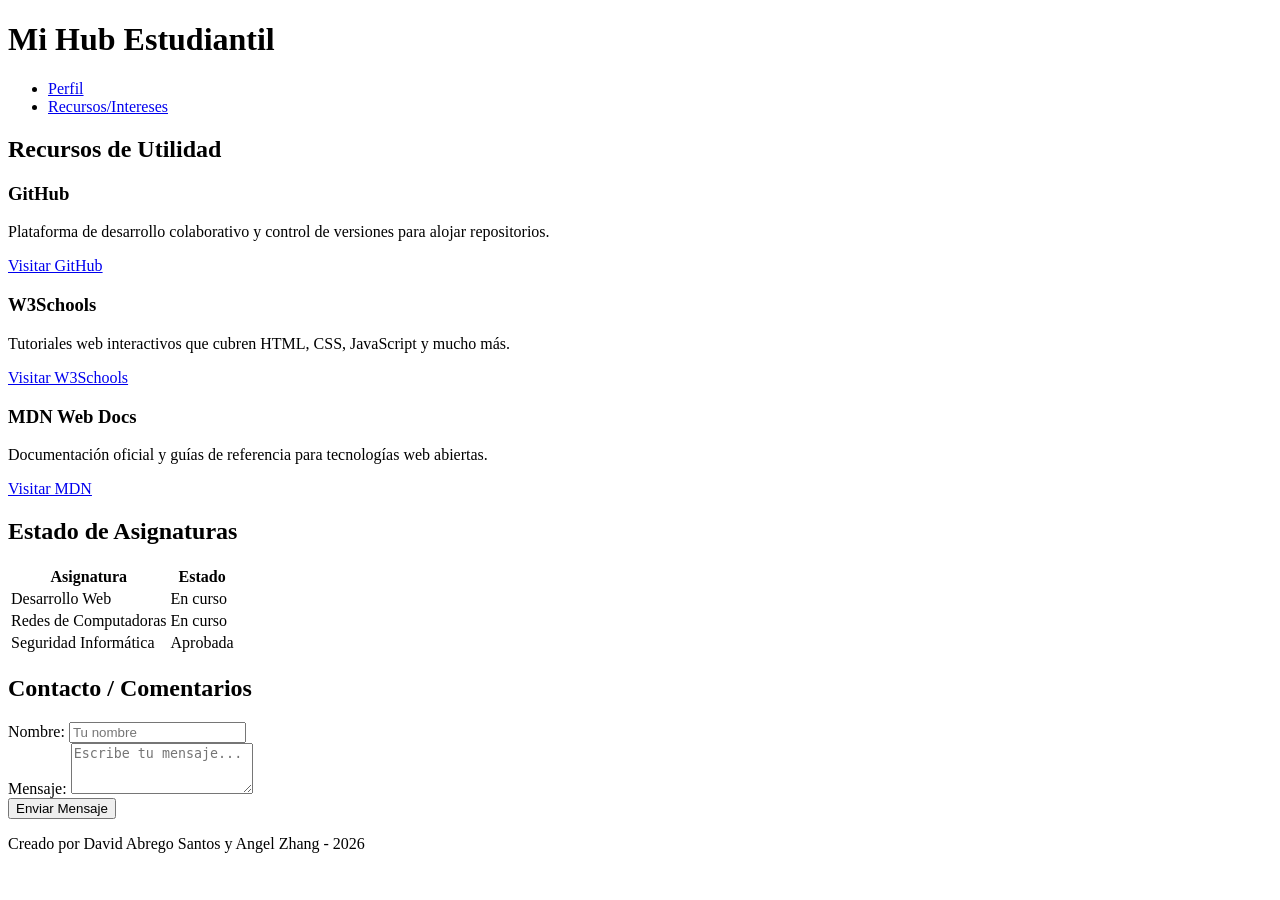
==== recursos.html @ 7ac4102b "agregar estructura inicial y estilos de la tarea" ====
<!DOCTYPE html>
<html lang="es">
<head>
    <meta charset="UTF-8">
    <meta name="viewport" content="width=device-width, initial-scale=1.0">
    <title>Mi Hub Estudiantil - Recursos</title>
    <link rel="stylesheet" href="./css/estilos.css">
</head>
<body>
    <!-- Header y Navegación -->
    <header class="site-header">
        <div class="container header-flex">
            <h1>Mi Hub Estudiantil</h1>
            <nav>
                <ul class="nav-links">
                    <li><a href="index.html">Perfil</a></li>
                    <li><a href="recursos.html" class="active">Recursos/Intereses</a></li>
                </ul>
            </nav>
        </div>
    </header>

    <!-- Contenido Principal -->
    <main class="container main-content">
        <!-- Sección Recursos Externos (Tarjetas) -->
        <section>
            <h2>Recursos de Utilidad</h2>
            <div class="cards-grid">
                <div class="card resource-card">
                    <h3>GitHub</h3>
                    <p>Plataforma de desarrollo colaborativo y control de versiones para alojar repositorios.</p>
                    <a href="https://github.com" target="_blank" class="btn">Visitar GitHub</a>
                </div>
                <div class="card resource-card">
                    <h3>W3Schools</h3>
                    <p>Tutoriales web interactivos que cubren HTML, CSS, JavaScript y mucho más.</p>
                    <a href="https://www.w3schools.com" target="_blank" class="btn">Visitar W3Schools</a>
                </div>
                <div class="card resource-card">
                    <h3>MDN Web Docs</h3>
                    <p>Documentación oficial y guías de referencia para tecnologías web abiertas.</p>
                    <a href="https://developer.mozilla.org" target="_blank" class="btn">Visitar MDN</a>
                </div>
            </div>
        </section>

        <!-- Sección Tabla de Asignaturas -->
        <section class="table-section">
            <h2>Estado de Asignaturas</h2>
            <table class="styled-table">
                <thead>
                    <tr>
                        <th>Asignatura</th>
                        <th>Estado</th>
                    </tr>
                </thead>
                <tbody>
                    <tr>
                        <td>Desarrollo Web</td>
                        <td>En curso</td>
                    </tr>
                    <tr>
                        <td>Redes de Computadoras</td>
                        <td>En curso</td>
                    </tr>
                    <tr>
                        <td>Seguridad Informática</td>
                        <td>Aprobada</td>
                    </tr>
                </tbody>
            </table>
        </section>

        <!-- Sección Mini Formulario (Maquetado sin backend) -->
        <section class="form-section">
            <h2>Contacto / Comentarios</h2>
            <form class="mini-form">
                <div class="form-group">
                    <label for="nombre">Nombre:</label>
                    <input type="text" id="nombre" name="nombre" placeholder="Tu nombre">
                </div>
                <div class="form-group">
                    <label for="mensaje">Mensaje:</label>
                    <textarea id="mensaje" name="mensaje" rows="3" placeholder="Escribe tu mensaje..."></textarea>
                </div>
                <button type="submit" class="btn">Enviar Mensaje</button>
            </form>
        </section>
    </main>

    <!-- Footer -->
    <footer class="site-footer">
        <div class="container">
            <p>Creado por David Abrego Santos y Angel Zhang - 2026</p>
        </div>
    </footer>
</body>
</html>
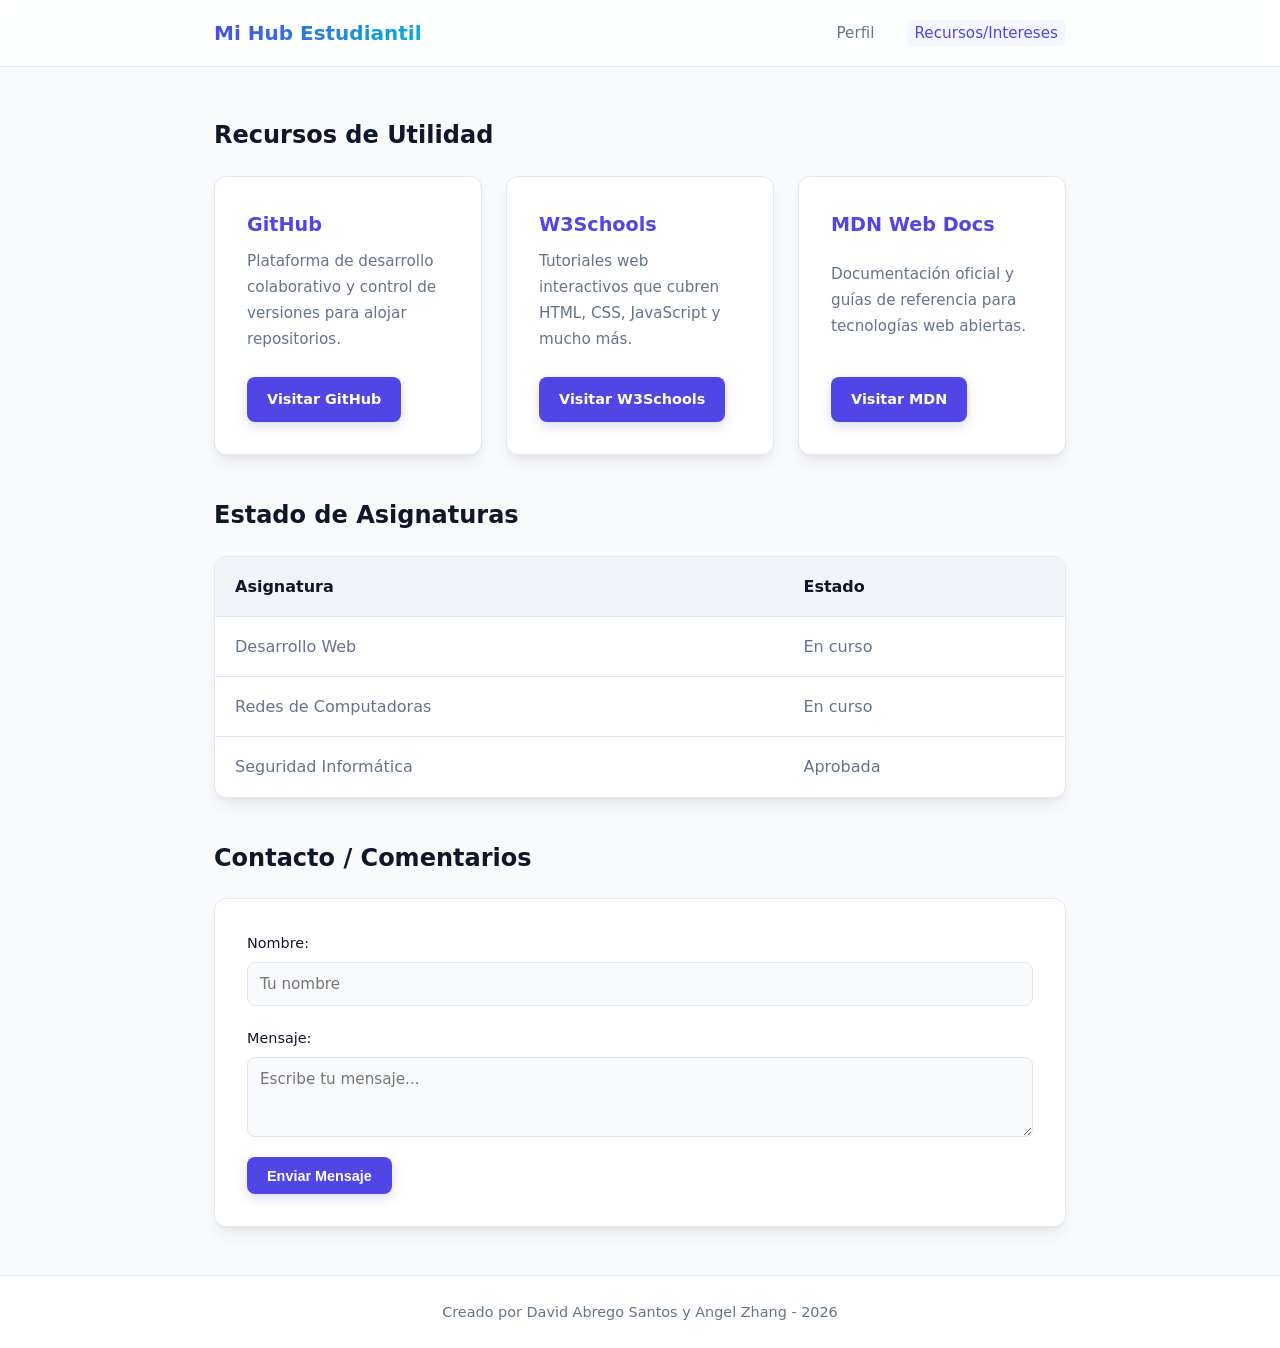
==== commit 12002563: "arreglar rutas y imagenes" ====
--- a/recursos.html
+++ b/recursos.html
@@ -4,7 +4,7 @@
     <meta charset="UTF-8">
     <meta name="viewport" content="width=device-width, initial-scale=1.0">
     <title>Mi Hub Estudiantil - Recursos</title>
-    <link rel="stylesheet" href="./css/estilos.css">
+    <link rel="stylesheet" href="estilos.css">
 </head>
 <body>
     <!-- Header y Navegación -->
--- a/estilos.css
+++ b/estilos.css
@@ -0,0 +1,398 @@
+/* ==========================================
+   1. VARIABLES Y CONFIGURACIÓN BASE
+   ========================================== */
+:root {
+    --primary: #4f46e5;         /* Índigo moderno */
+    --primary-hover: #4338ca;
+    --accent: #06b6d4;          /* Cian vibrante */
+    --bg-main: #f8fafc;         /* Fondo suave */
+    --bg-card: #ffffff;         /* Fondo de tarjetas */
+    --text-main: #0f172a;       /* Texto principal muy legible */
+    --text-muted: #64748b;      /* Texto secundario */
+    --border: #e2e8f0;          /* Bordes sutiles */
+    --radius: 12px;             /* Bordes redondeados modernos */
+    --shadow-sm: 0 1px 2px 0 rgb(0 0 0 / 0.05);
+    --shadow-md: 0 10px 15px -3px rgb(0 0 0 / 0.07), 0 4px 6px -4px rgb(0 0 0 / 0.07);
+    --shadow-lg: 0 20px 25px -5px rgb(0 0 0 / 0.1), 0 8px 10px -6px rgb(0 0 0 / 0.1);
+}
+
+* {
+    box-sizing: border-box;
+    margin: 0;
+    padding: 0;
+}
+
+body {
+    font-family: system-ui, -apple-system, BlinkMacSystemFont, "Segoe UI", Roboto, sans-serif;
+    color: var(--text-main);
+    background-color: var(--bg-main);
+    line-height: 1.7;
+    display: flex;
+    flex-direction: column;
+    min-height: 100vh;
+}
+
+/* Utilidades */
+.container {
+    width: 100%;
+    max-width: 900px;
+    margin: 0 auto;
+    padding: 0 1.5rem;
+}
+
+.text-center { text-align: center; }
+
+/* ==========================================
+   2. HEADER Y NAVEGACIÓN MODERNA
+   ========================================== */
+.site-header {
+    background-color: rgba(255, 255, 255, 0.85);
+    backdrop-filter: blur(10px);
+    border-bottom: 1px solid var(--border);
+    position: sticky;
+    top: 0;
+    z-index: 100;
+    padding: 1rem 0;
+}
+
+.header-flex {
+    display: flex;
+    justify-content: space-between;
+    align-items: center;
+}
+
+.site-header h1 {
+    font-size: 1.25rem;
+    font-weight: 700;
+    background: linear-gradient(135deg, var(--primary), var(--accent));
+    -webkit-background-clip: text;
+    -webkit-text-fill-color: transparent;
+}
+
+.nav-links {
+    list-style: none;
+    display: flex;
+    gap: 1.5rem;
+}
+
+.nav-links a {
+    text-decoration: none;
+    color: var(--text-muted);
+    font-weight: 500;
+    font-size: 0.95rem;
+    transition: color 0.2s ease;
+    padding: 0.25rem 0.5rem;
+    border-radius: 6px;
+}
+
+.nav-links a:hover,
+.nav-links a.active {
+    color: var(--primary);
+    background-color: #e0e7ff55;
+}
+
+/* ==========================================
+   3. CONTENIDO PRINCIPAL Y TARJETAS (FLEX)
+   ========================================== */
+.main-content {
+    flex: 1;
+    padding: 3rem 1.5rem;
+    display: flex;
+    flex-direction: column;
+    gap: 2.5rem;
+}
+
+section h2, section h3 {
+    font-size: 1.5rem;
+    font-weight: 700;
+    margin-bottom: 1.25rem;
+    color: var(--text-main);
+}
+
+/* Tarjeta Base Estilizada */
+.card {
+    background-color: var(--bg-card);
+    border: 1px solid var(--border);
+    border-radius: var(--radius);
+    padding: 2rem;
+    box-shadow: var(--shadow-md);
+    transition: transform 0.2s ease, box-shadow 0.2s ease;
+}
+
+.card:hover {
+    transform: translateY(-2px);
+    box-shadow: var(--shadow-lg);
+}
+
+/* Sección Perfil Estilizada */
+.perfil-section {
+    display: flex;
+    gap: 2.5rem;
+    align-items: center;
+    background: linear-gradient(to right bottom, var(--bg-card), #f8fafc);
+}
+
+.perfil-avatar img {
+    width: 130px;
+    height: 130px;
+    border-radius: 50%;
+    object-fit: cover;
+    box-shadow: var(--shadow-md);
+    border: 4px solid #ffffff;
+}
+
+.perfil-info h2 {
+    margin-bottom: 0.5rem;
+    font-size: 1.8rem;
+}
+
+.perfil-info p {
+    color: var(--text-muted);
+}
+
+/* Lista de Hobbies */
+.hobbies-list {
+    list-style: none;
+    display: flex;
+    flex-direction: column;
+    gap: 0.75rem;
+}
+
+.hobbies-list li {
+    background-color: var(--bg-card);
+    padding: 1rem 1.25rem;
+    border-radius: 8px;
+    border: 1px solid var(--border);
+    box-shadow: var(--shadow-sm);
+    font-weight: 500;
+    display: flex;
+    align-items: center;
+    gap: 0.75rem;
+    transition: border-color 0.2s;
+}
+
+.hobbies-list li::before {
+    content: "✦";
+    color: var(--primary);
+    font-weight: bold;
+}
+
+.hobbies-list li:hover {
+    border-color: var(--primary);
+}
+
+/* Tarjeta Meta del Semestre (Destacada) */
+.meta-card {
+    background: linear-gradient(135deg, #e0e7ff, #ccfbf1);
+    border: 1px solid #c7d2fe;
+    border-radius: var(--radius);
+    padding: 2rem;
+    box-shadow: var(--shadow-sm);
+}
+
+.meta-card h3 {
+    color: #312e81;
+}
+
+.meta-card p {
+    color: #334155;
+}
+
+/* Grupo de una persona (perfil + hobbies + meta) */
+.persona {
+    display: flex;
+    flex-direction: column;
+    gap: 1.5rem;
+}
+
+/* ==========================================
+   4. RECURSOS (GRID/FLEX DE TARJETAS)
+   ========================================== */
+.cards-grid {
+    display: flex;
+    gap: 1.5rem;
+    flex-wrap: wrap;
+}
+
+.resource-card {
+    flex: 1;
+    min-width: 260px;
+    display: flex;
+    flex-direction: column;
+    justify-content: space-between;
+}
+
+.resource-card h3 {
+    font-size: 1.2rem;
+    margin-bottom: 0.5rem;
+    color: var(--primary);
+}
+
+.resource-card p {
+    color: var(--text-muted);
+    font-size: 0.95rem;
+    margin-bottom: 1.5rem;
+}
+
+/* Botones Modernos */
+.btn {
+    display: inline-block;
+    background-color: var(--primary);
+    color: white;
+    padding: 0.65rem 1.25rem;
+    border-radius: 8px;
+    text-decoration: none;
+    font-weight: 600;
+    font-size: 0.9rem;
+    border: none;
+    cursor: pointer;
+    text-align: center;
+    transition: background-color 0.2s ease, transform 0.1s ease;
+    box-shadow: 0 4px 12px rgba(79, 70, 229, 0.2);
+}
+
+.btn:hover {
+    background-color: var(--primary-hover);
+    transform: translateY(-1px);
+}
+
+/* ==========================================
+   5. TABLA Y FORMULARIO ESTILIZADOS
+   ========================================== */
+.styled-table {
+    width: 100%;
+    border-collapse: separate;
+    border-spacing: 0;
+    background-color: var(--bg-card);
+    border-radius: var(--radius);
+    overflow: hidden;
+    box-shadow: var(--shadow-md);
+    border: 1px solid var(--border);
+}
+
+.styled-table th,
+.styled-table td {
+    padding: 1rem 1.25rem;
+    text-align: left;
+}
+
+.styled-table th {
+    background-color: #f1f5f9;
+    color: var(--text-main);
+    font-weight: 600;
+    border-bottom: 1px solid var(--border);
+}
+
+.styled-table td {
+    border-bottom: 1px solid var(--border);
+    color: var(--text-muted);
+}
+
+.styled-table tbody tr:last-child td {
+    border-bottom: none;
+}
+
+.styled-table tbody tr:hover {
+    background-color: #f8fafc;
+}
+
+/* Mini Formulario */
+.mini-form {
+    background-color: var(--bg-card);
+    padding: 2rem;
+    border-radius: var(--radius);
+    border: 1px solid var(--border);
+    box-shadow: var(--shadow-md);
+    display: flex;
+    flex-direction: column;
+    gap: 1.25rem;
+}
+
+.form-group {
+    display: flex;
+    flex-direction: column;
+    gap: 0.4rem;
+}
+
+.form-group label {
+    font-weight: 500;
+    font-size: 0.9rem;
+}
+
+.form-group input,
+.form-group textarea {
+    padding: 0.75rem;
+    border: 1px solid var(--border);
+    border-radius: 8px;
+    font-family: inherit;
+    font-size: 0.95rem;
+    background-color: #f8fafc;
+    transition: border-color 0.2s, background-color 0.2s;
+}
+
+.form-group input:focus,
+.form-group textarea:focus {
+    outline: none;
+    border-color: var(--primary);
+    background-color: #ffffff;
+}
+
+/*  recursos.html */
+.resource-card .btn {
+    align-self: flex-start;
+}
+
+.badge {
+    display: inline-block;
+    padding: 0.2rem 0.75rem;
+    border-radius: 999px;
+    font-size: 0.8rem;
+    font-weight: 600;
+}
+
+.badge--progress {
+    background-color: #e0e7ff;
+    color: var(--primary-hover);
+}
+
+.badge--done {
+    background-color: #ccfbf1;
+    color: #0f766e;
+}
+
+.form-group textarea {
+    resize: vertical;
+}
+
+.mini-form .btn {
+    align-self: flex-start;
+}
+
+/* ==========================================
+   6. FOOTER Y RESPONSIVO (MEDIA QUERY)
+   ========================================== */
+.site-footer {
+    background-color: var(--bg-card);
+    border-top: 1px solid var(--border);
+    text-align: center;
+    padding: 1.5rem 0;
+    color: var(--text-muted);
+    font-size: 0.9rem;
+    margin-top: auto;
+}
+
+@media (max-width: 600px) {
+    .header-flex {
+        flex-direction: column;
+        gap: 1rem;
+    }
+
+    .perfil-section {
+        flex-direction: column;
+        text-align: center;
+    }
+
+    .cards-grid {
+        flex-direction: column;
+    }
+}
